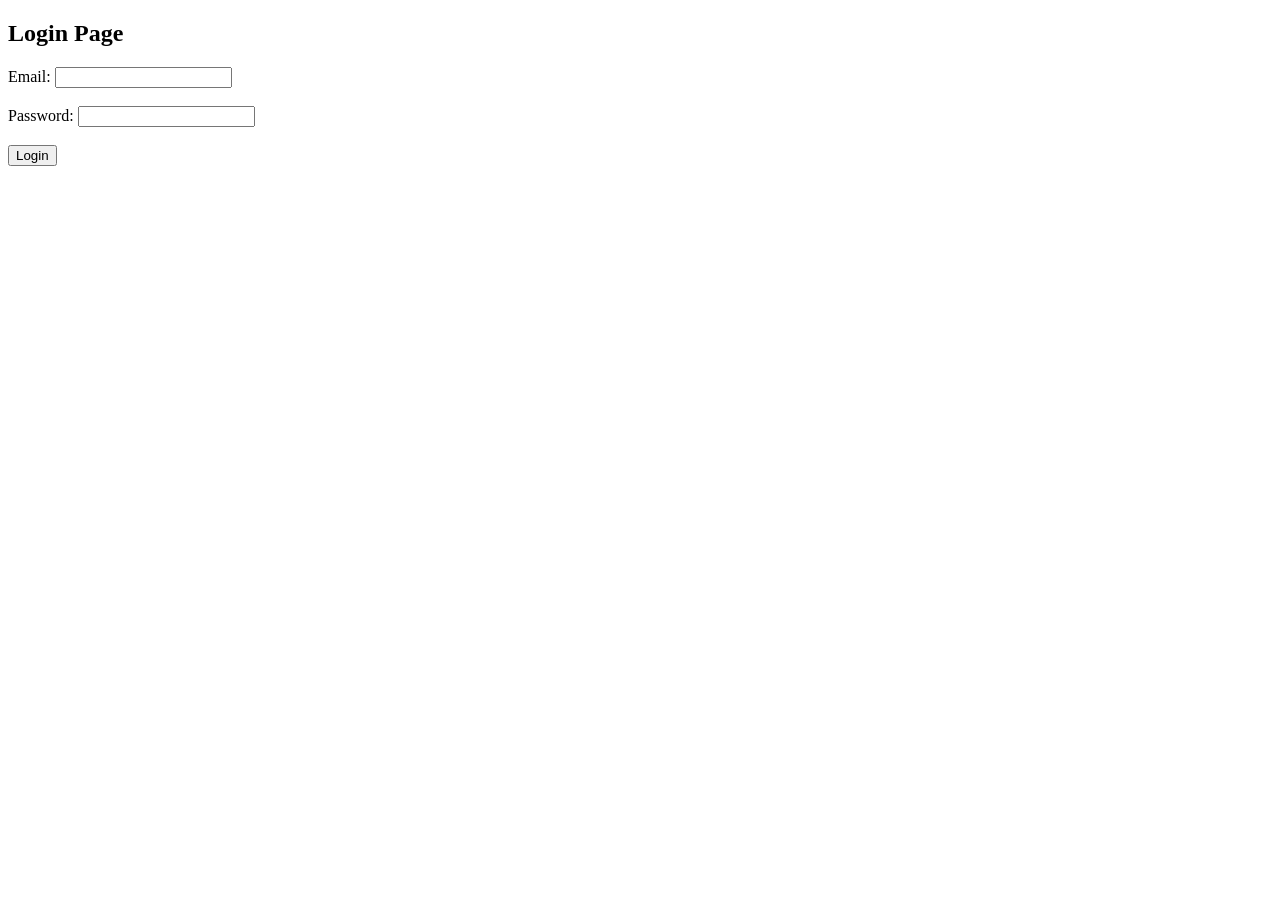
==== assets/login.html @ 0f8a21f6 "Added login page" ====
<!DOCTYPE html>
<html>
<head>
<title>Login</title>
</head>
<body>

<h2>Login Page</h2>

<form>
  <label>Email:</label>
  <input type="email"><br><br>

  <label>Password:</label>
  <input type="password"><br><br>

  <button>Login</button>
</form>

</body>
</html>
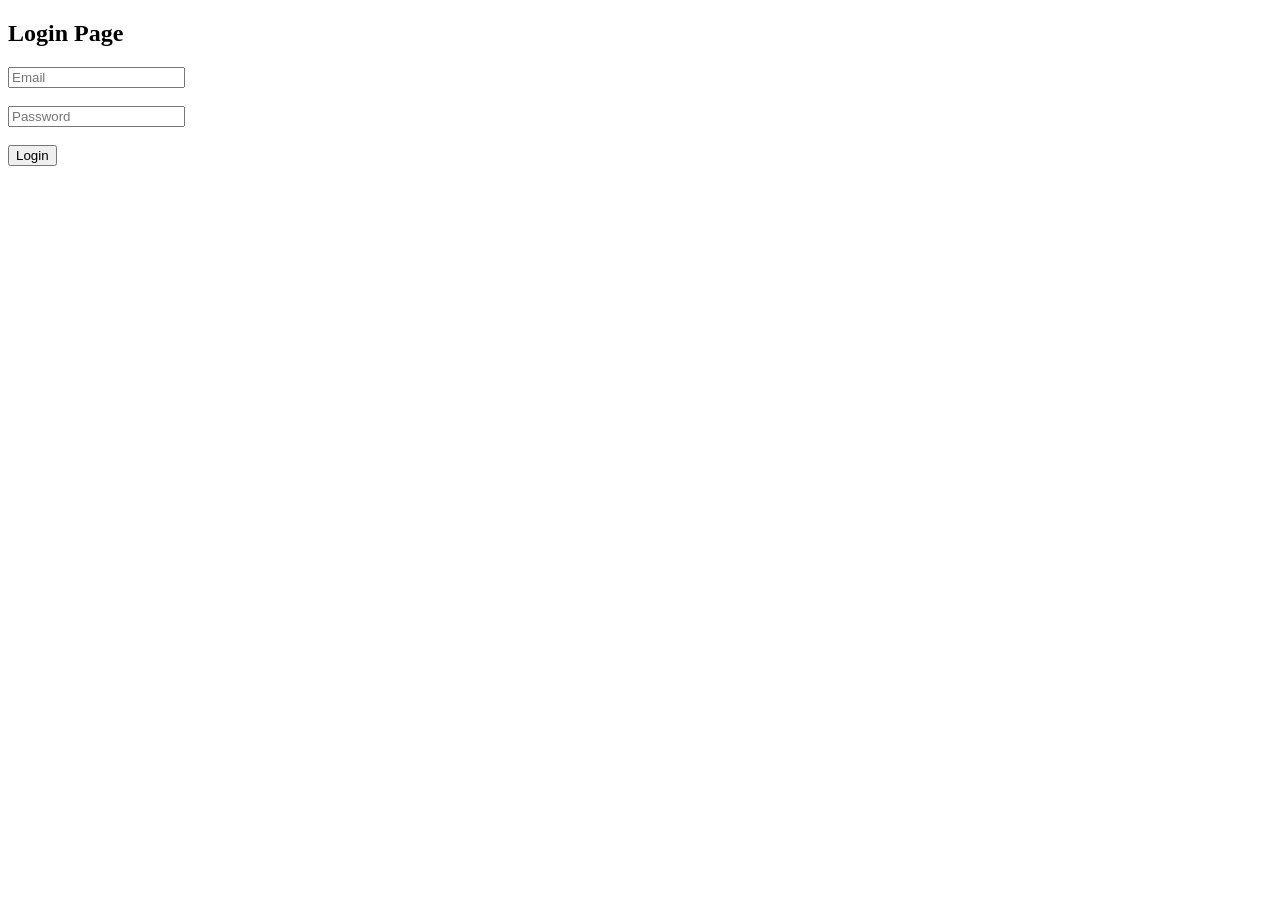
==== commit 7ba007f9: "Update login page" ====
--- a/assets/login.html
+++ b/assets/login.html
@@ -7,15 +7,10 @@
 
 <h2>Login Page</h2>
 
-<form>
-  <label>Email:</label>
-  <input type="email"><br><br>
+<input type="email" placeholder="Email"><br><br>
+<input type="password" placeholder="Password"><br><br>
 
-  <label>Password:</label>
-  <input type="password"><br><br>
-
-  <button>Login</button>
-</form>
+<button onclick="window.location.href='index.html'">Login</button>
 
 </body>
 </html>
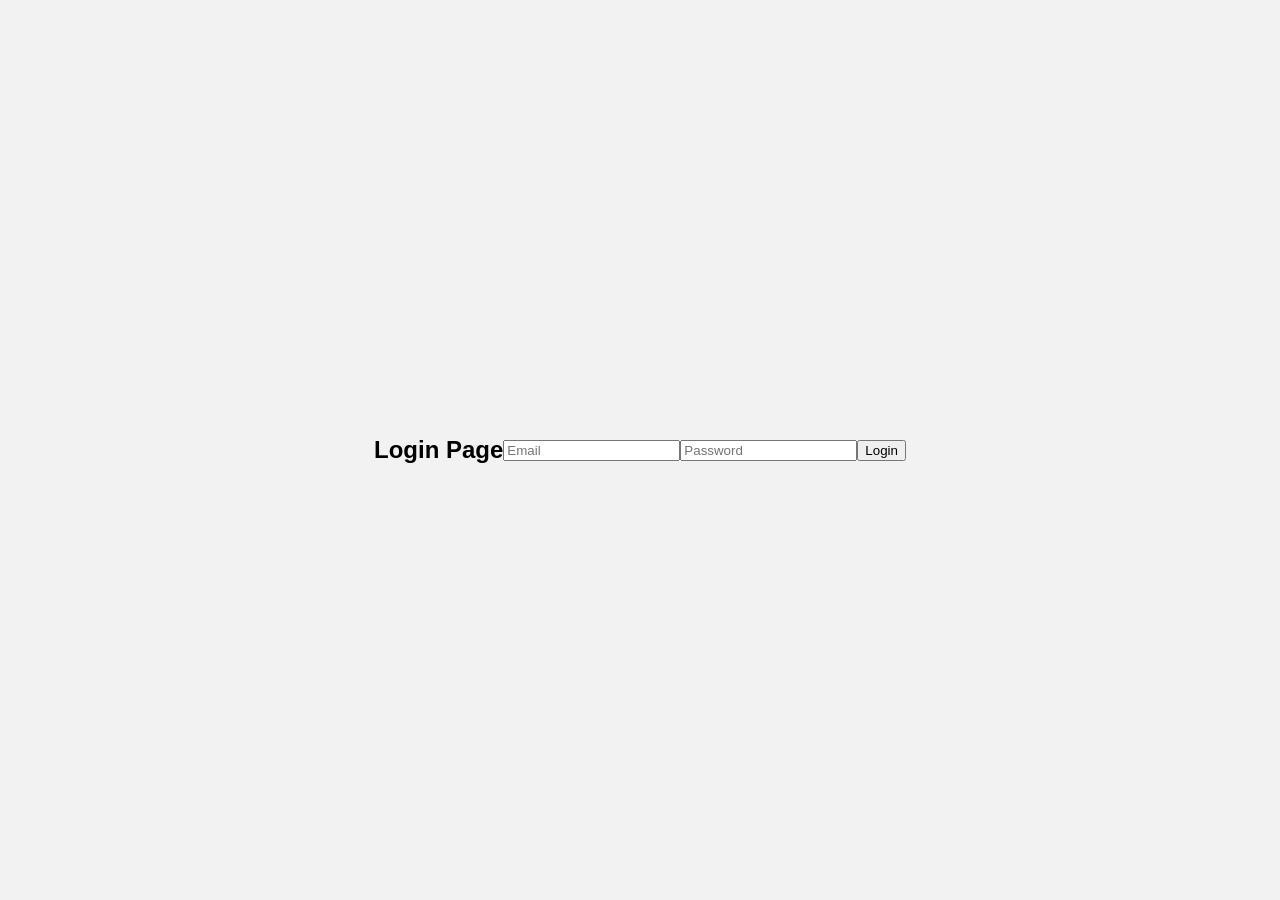
==== commit 33ca9c34: "Update login page" ====
--- a/assets/login.html
+++ b/assets/login.html
@@ -2,6 +2,7 @@
 <html>
 <head>
 <title>Login</title>
+<link rel="stylesheet" href="login.css">
 </head>
 <body>
 
--- a/assets/login.css
+++ b/assets/login.css
@@ -0,0 +1,48 @@
+body {
+            font-family: 'Segoe UI', Tahoma, Geneva, Verdana, sans-serif;
+            background-color: #f2f2f2;
+            display: flex;
+            justify-content: center;
+            align-items: center;
+            height: 100vh;
+            margin: 0;
+        }
+
+        .login-container {
+            background-color: #fff;
+            padding: 30px 25px;
+            border-radius: 10px;
+            box-shadow: 0 4px 10px rgba(0,0,0,0.1);
+            width: 280px;
+        }
+
+        .login-container h2 {
+            text-align: center;
+            color: #333;
+            margin-bottom: 25px;
+            font-weight: normal;
+        }
+
+        .login-container input {
+            width: 100%;
+            padding: 10px;
+            margin-bottom: 15px;
+            border: 1px solid #ccc;
+            border-radius: 5px;
+            font-size: 14px;
+        }
+
+        .login-container button {
+            width: 100%;
+            padding: 10px;
+            border: none;
+            border-radius: 5px;
+            background-color: #007BFF;
+            color: white;
+            font-size: 14px;
+            cursor: pointer;
+        }
+
+        .login-container button:hover {
+            background-color: #0056b3;
+        }
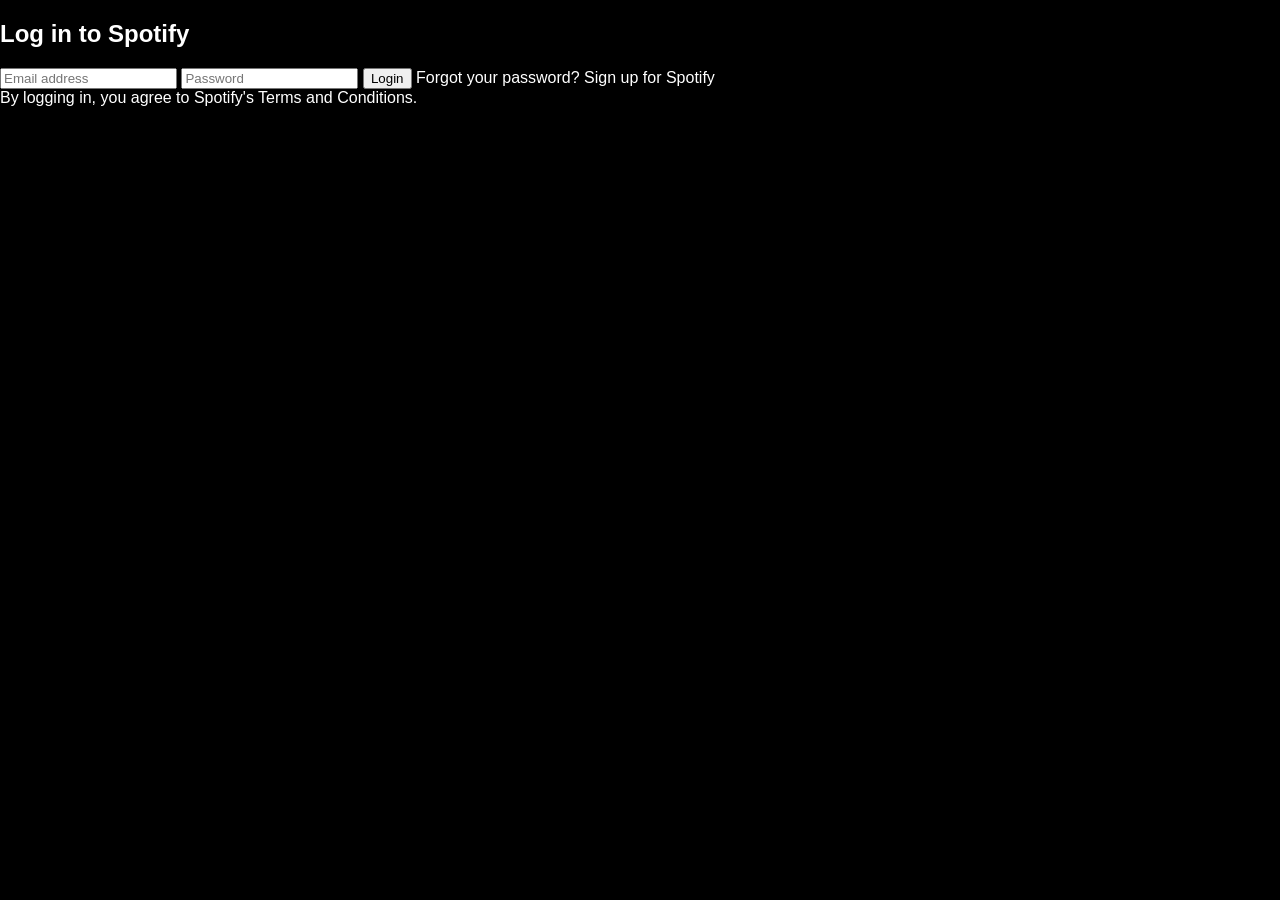
==== commit 85f7d5fe: "Update login page" ====
--- a/assets/login.html
+++ b/assets/login.html
@@ -1,17 +1,23 @@
 <!DOCTYPE html>
-<html>
+<html lang="en">
 <head>
-<title>Login</title>
-<link rel="stylesheet" href="login.css">
+    <meta charset="UTF-8">
+    <meta name="viewport" content="width=device-width, initial-scale=1.0">
+    <title>Spotify Login</title>
+    <link href="https://fonts.googleapis.com/css2?family=Roboto:wght@400;700&display=swap" rel="stylesheet">
+    <link rel="stylesheet" href="style.css">
 </head>
 <body>
 
-<h2>Login Page</h2>
-
-<input type="email" placeholder="Email"><br><br>
-<input type="password" placeholder="Password"><br><br>
-
-<button onclick="window.location.href='index.html'">Login</button>
+    <div class="login-container">
+        <h2>Log in to Spotify</h2>
+        <input type="email" placeholder="Email address">
+        <input type="password" placeholder="Password">
+        <button onclick="window.location.href='index.html'">Login</button>
+        <a href="#">Forgot your password?</a>
+        <a href="#">Sign up for Spotify</a>
+        <div class="small-text">By logging in, you agree to Spotify's Terms and Conditions.</div>
+    </div>
 
 </body>
 </html>
--- a/assets/style.css
+++ b/assets/style.css
@@ -0,0 +1,138 @@
+body{
+  font-family: "Montserrat", sans-serif;
+  margin: 0;
+  background-color: #000;
+  color: #fff;
+  overflow: hidden;
+}
+.main{
+    display: flex;
+    height: 100vh;
+    padding: 0.5rem;
+}
+.sidebar{
+    background-color:black;
+    margin-right:0.75rem;
+    width: 340px;
+    border-radius:1rem;
+}
+.main-content{
+    background-color:#121212;
+    flex: 1;
+    border-radius: 1rem;
+}
+.music-player{
+    background-color:black;
+    position: fixed;
+    bottom: 0px;
+    width: 100%;
+    height:50px;
+}
+a{
+    text-decoration: none;
+    color: #fff;
+}
+.nav{
+    display: flex;
+    flex-direction: column;
+    justify-content: center;
+    background-color: #121212;
+    height: 100px;
+    border-radius: 1rem;
+    padding:0.5rem 0.75rem;
+}
+.nav-option{
+    line-height:2.5rem;
+    opacity: 0.7;
+    padding:0.5rem 0.75rem;
+}
+.nav-option:hover{
+    opacity:1;
+}
+.nav-option i{
+    font-size: 1.25rem;
+}
+.nav-option a{
+    font-size:1rem;
+    margin-left: 1rem;
+}
+.library{
+    background-color: #121212;
+    border-radius:1rem;
+    height:100%;
+    margin-top:0.5rem;
+    padding:0.5rem 0.75rem;
+}
+.options{
+    display: flex;
+    justify-content: space-between;
+    align-items: center;
+}
+.liboption img{
+    height:1.25rem;
+    width:1.25rem;
+}
+.icon{
+    font-size:1.25rem;
+    display: flex;
+}
+.icon i{
+    margin-right:1rem;
+    opacity:0.7;
+}
+.icon i:hover{
+    opacity: 1;
+}
+.box{
+    height: 8rem;
+    background-color: #232323;
+    border-radius:0.75rem;
+    margin:0.75rem 0 1.5rem 0;
+    padding: 0.75rem 1rem;
+}
+.box-p1{
+  font-size:1rem;
+  font-weight: 500;
+}
+.box-p2{
+   font-size:0.75rem;
+   opacity:0.9;
+}
+.badge{
+    border: none;
+    border-radius: 100px;
+    padding:0.25rem 1rem;
+    font-weight:700;
+    margin-top:0.5rem;
+    height:2rem;
+    width: fit-content;
+    
+}
+.dark-badge{
+    background-color: #000;
+    color: #fff;
+}
+
+.sticky-nav{
+    position: sticky;
+    top:0;
+    background-color:#121212;
+    display: flex;
+    justify-content: space-between;
+    align-items: center;
+    padding:1rem 0 1rem 0;
+}
+.sticky-nav-icons i{
+    margin-left:0.75rem;
+}
+.sticky-nav-options{
+    display: flex;
+    align-items: center;
+    justify-content: center;
+}
+
+.nav-item{
+    margin-right:1rem;
+}
+
+
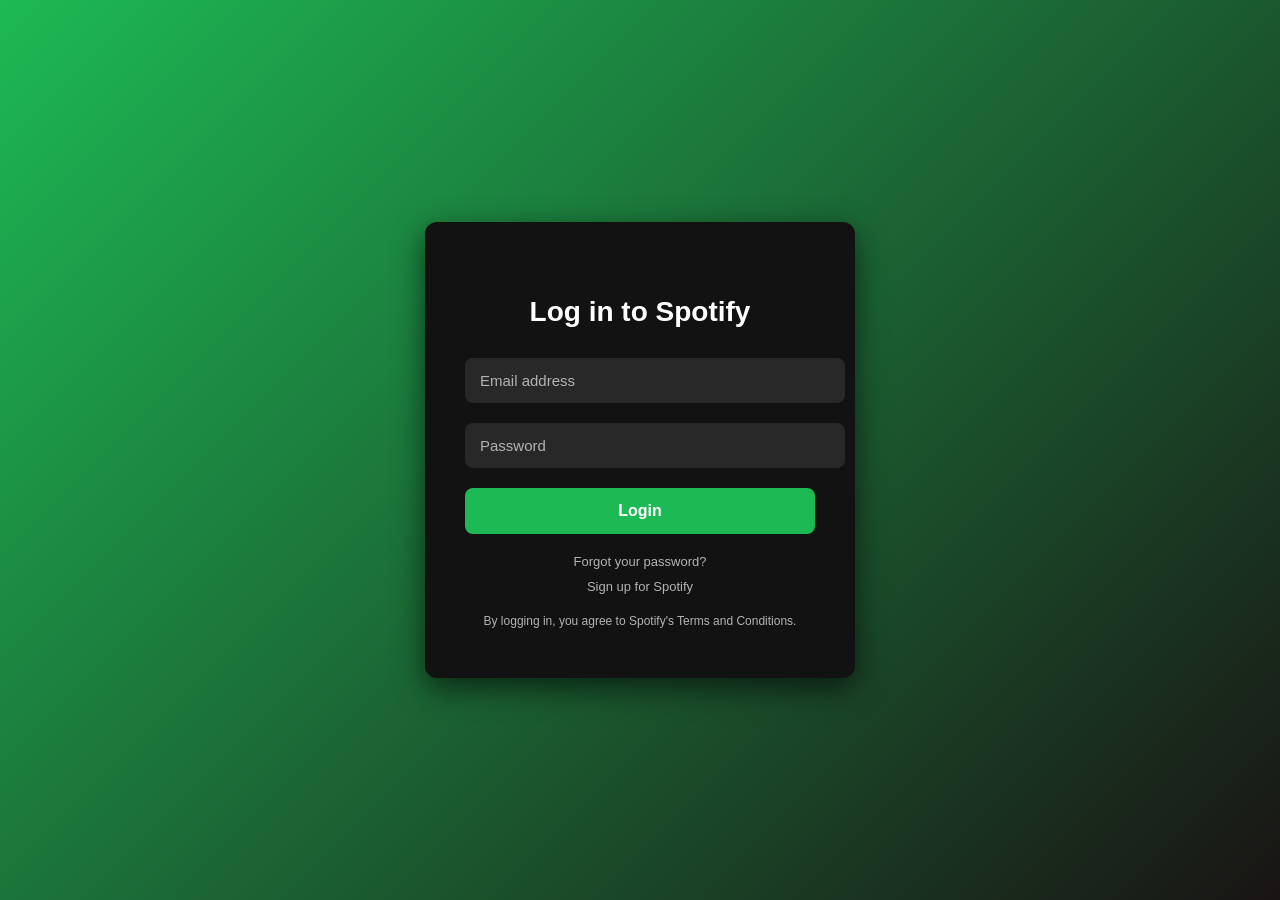
==== commit 353b3798: "Update styling" ====
--- a/assets/login.html
+++ b/assets/login.html
@@ -5,18 +5,37 @@
     <meta name="viewport" content="width=device-width, initial-scale=1.0">
     <title>Spotify Login</title>
     <link href="https://fonts.googleapis.com/css2?family=Roboto:wght@400;700&display=swap" rel="stylesheet">
-    <link rel="stylesheet" href="style.css">
+    <link rel="stylesheet" href="login.css">
 </head>
 <body>
 
     <div class="login-container">
+        <!-- Heading -->
         <h2>Log in to Spotify</h2>
-        <input type="email" placeholder="Email address">
-        <input type="password" placeholder="Password">
-        <button onclick="window.location.href='index.html'">Login</button>
-        <a href="#">Forgot your password?</a>
-        <a href="#">Sign up for Spotify</a>
-        <div class="small-text">By logging in, you agree to Spotify's Terms and Conditions.</div>
+
+        <!-- Form Inputs -->
+        <div class="input-group">
+            <input type="email" placeholder="Email address">
+        </div>
+        <div class="input-group">
+            <input type="password" placeholder="Password">
+        </div>
+
+        <!-- Login Button -->
+        <div class="button-group">
+            <button onclick="window.location.href='index.html'">Login</button>
+        </div>
+
+        <!-- Links -->
+        <div class="links">
+            <a href="#">Forgot your password?</a>
+            <a href="#">Sign up for Spotify</a>
+        </div>
+
+        <!-- Small Text -->
+        <div class="small-text">
+            By logging in, you agree to Spotify's Terms and Conditions.
+        </div>
     </div>
 
 </body>
--- a/assets/login.css
+++ b/assets/login.css
@@ -0,0 +1,87 @@
+/* General Body */
+body {
+    margin: 0;
+    padding: 0;
+    font-family: 'Roboto', sans-serif;
+    background: linear-gradient(135deg, #1db954, #191414);
+    height: 100vh;
+    display: flex;
+    justify-content: center;
+    align-items: center;
+    color: white;
+}
+
+/* Login Card */
+.login-container {
+    background-color: #121212;
+    padding: 50px 40px;
+    border-radius: 12px;
+    box-shadow: 0 10px 30px rgba(0,0,0,0.6);
+    width: 350px;
+    text-align: center;
+}
+
+/* Heading */
+.login-container h2 {
+    font-weight: 700;
+    margin-bottom: 30px;
+    font-size: 28px;
+}
+
+/* Inputs */
+.input-group {
+    margin-bottom: 20px;
+}
+.login-container input {
+    width: 100%;
+    padding: 14px 15px;
+    border-radius: 8px;
+    border: none;
+    background-color: #282828;
+    color: white;
+    font-size: 15px;
+}
+.login-container input::placeholder {
+    color: #b3b3b3;
+}
+
+/* Button */
+.button-group {
+    margin-bottom: 20px;
+}
+.login-container button {
+    width: 100%;
+    padding: 14px;
+    border: none;
+    border-radius: 8px;
+    background-color: #1db954;
+    color: #fff;
+    font-size: 16px;
+    font-weight: bold;
+    cursor: pointer;
+    transition: background 0.3s, transform 0.2s;
+}
+.login-container button:hover {
+    background-color: #1ed760;
+    transform: translateY(-2px);
+}
+
+/* Links */
+.links a {
+    display: block;
+    margin-top: 10px;
+    color: #b3b3b3;
+    font-size: 13px;
+    text-decoration: none;
+    transition: color 0.2s;
+}
+.links a:hover {
+    color: #fff;
+}
+
+/* Small Text */
+.small-text {
+    font-size: 12px;
+    color: #b3b3b3;
+    margin-top: 20px;
+}
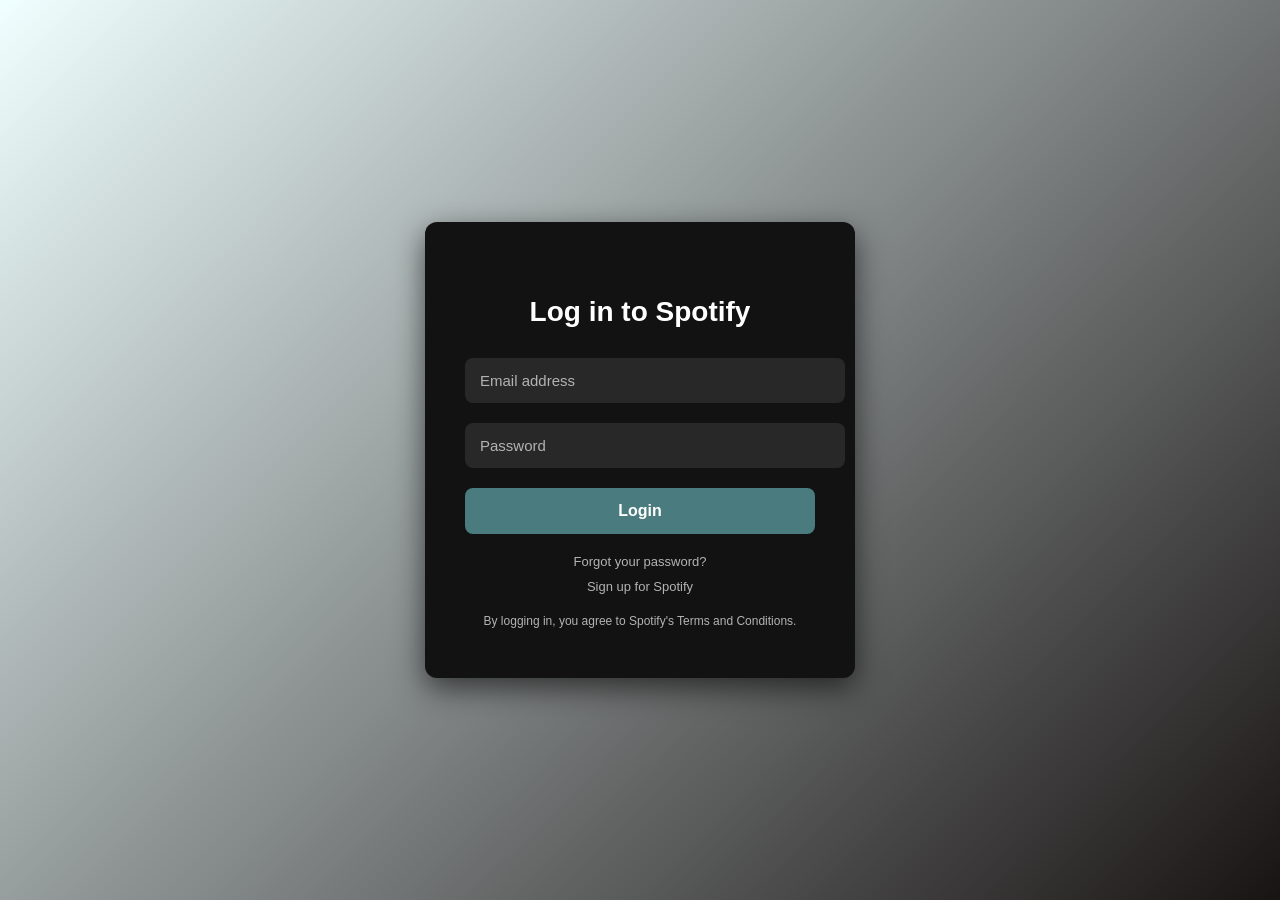
==== commit 9f52bf6f: "Update privacy" ====
--- a/assets/login.html
+++ b/assets/login.html
@@ -15,10 +15,10 @@
 
         <!-- Form Inputs -->
         <div class="input-group">
-            <input type="email" placeholder="Email address">
+            <input type="email" placeholder="Email address" required>
         </div>
         <div class="input-group">
-            <input type="password" placeholder="Password">
+            <input type="password" placeholder="Password" required>
         </div>
 
         <!-- Login Button -->
--- a/assets/login.css
+++ b/assets/login.css
@@ -3,7 +3,7 @@
     margin: 0;
     padding: 0;
     font-family: 'Roboto', sans-serif;
-    background: linear-gradient(135deg, #1db954, #191414);
+    background: linear-gradient(135deg, azure, #191414);
     height: 100vh;
     display: flex;
     justify-content: center;
@@ -54,7 +54,7 @@
     padding: 14px;
     border: none;
     border-radius: 8px;
-    background-color: #1db954;
+    background-color: #4a7b7f;
     color: #fff;
     font-size: 16px;
     font-weight: bold;
@@ -62,7 +62,7 @@
     transition: background 0.3s, transform 0.2s;
 }
 .login-container button:hover {
-    background-color: #1ed760;
+    background-color:aqua;
     transform: translateY(-2px);
 }
 
